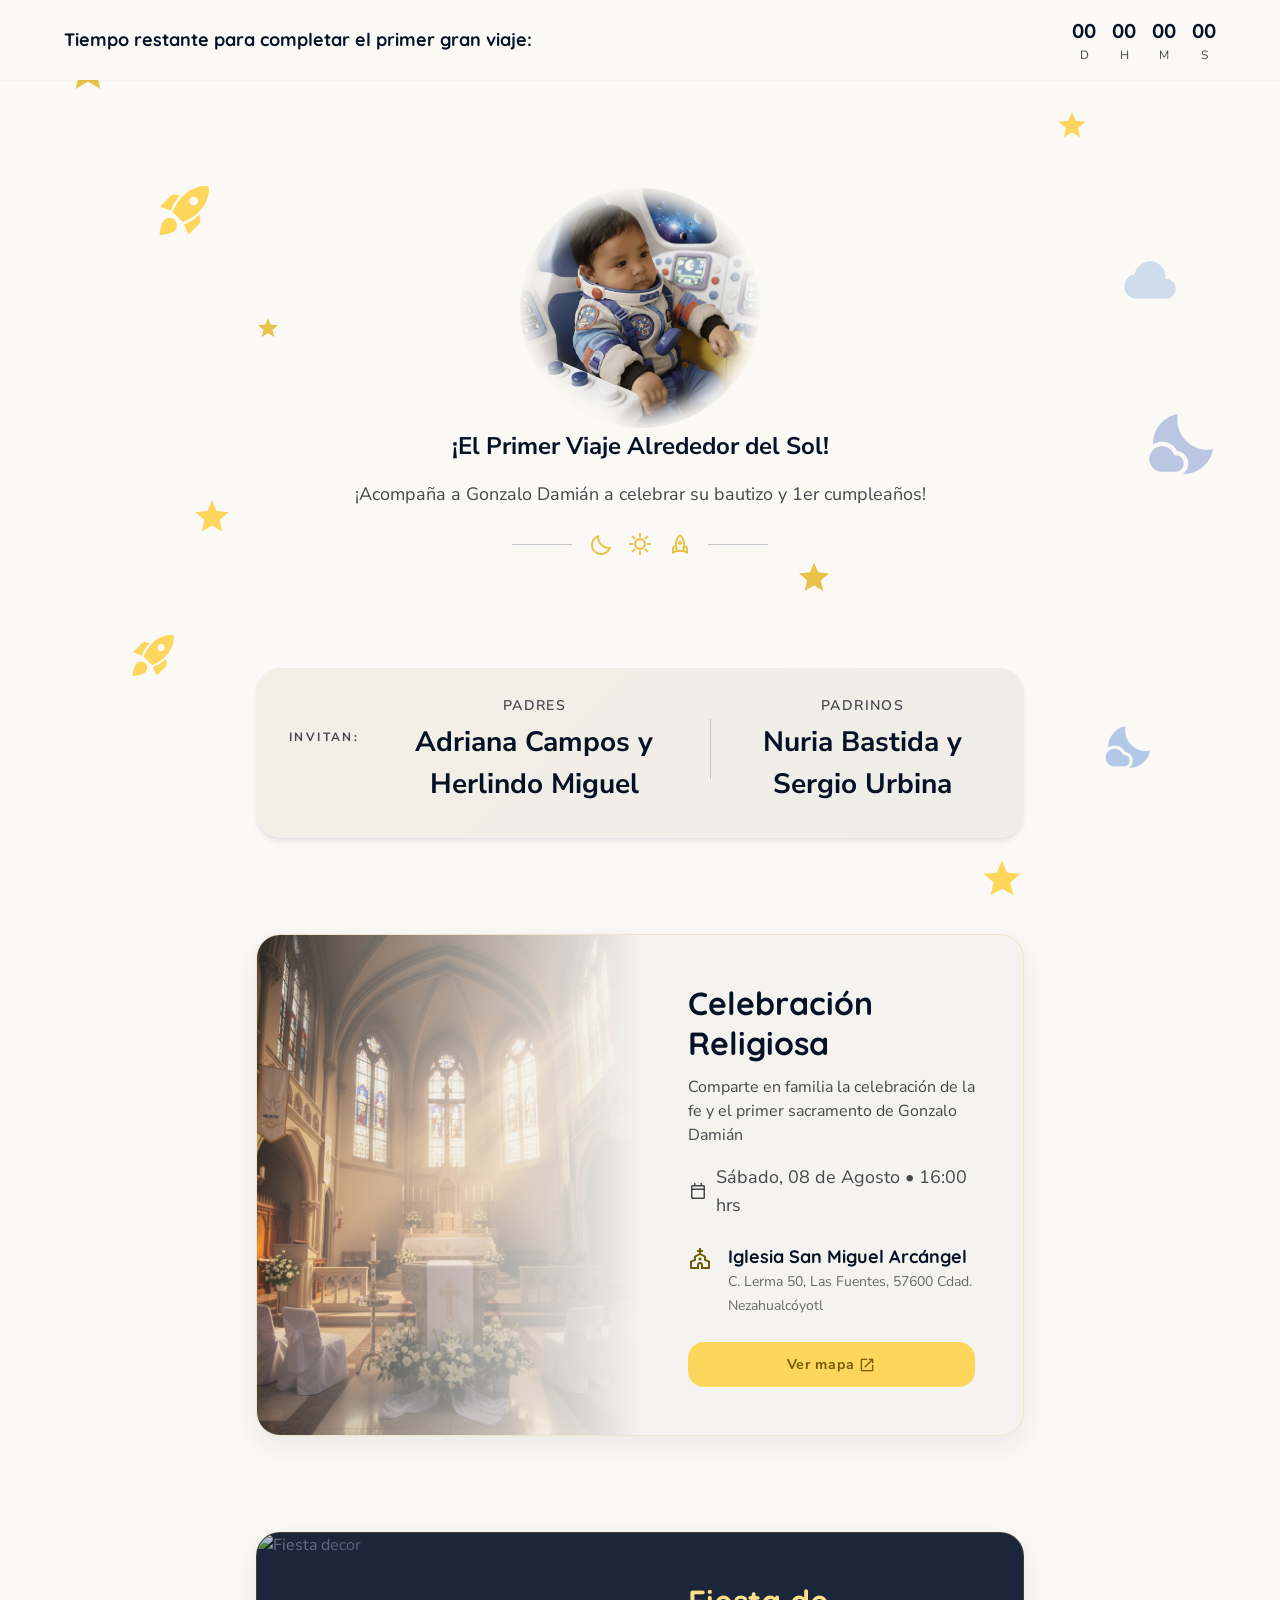
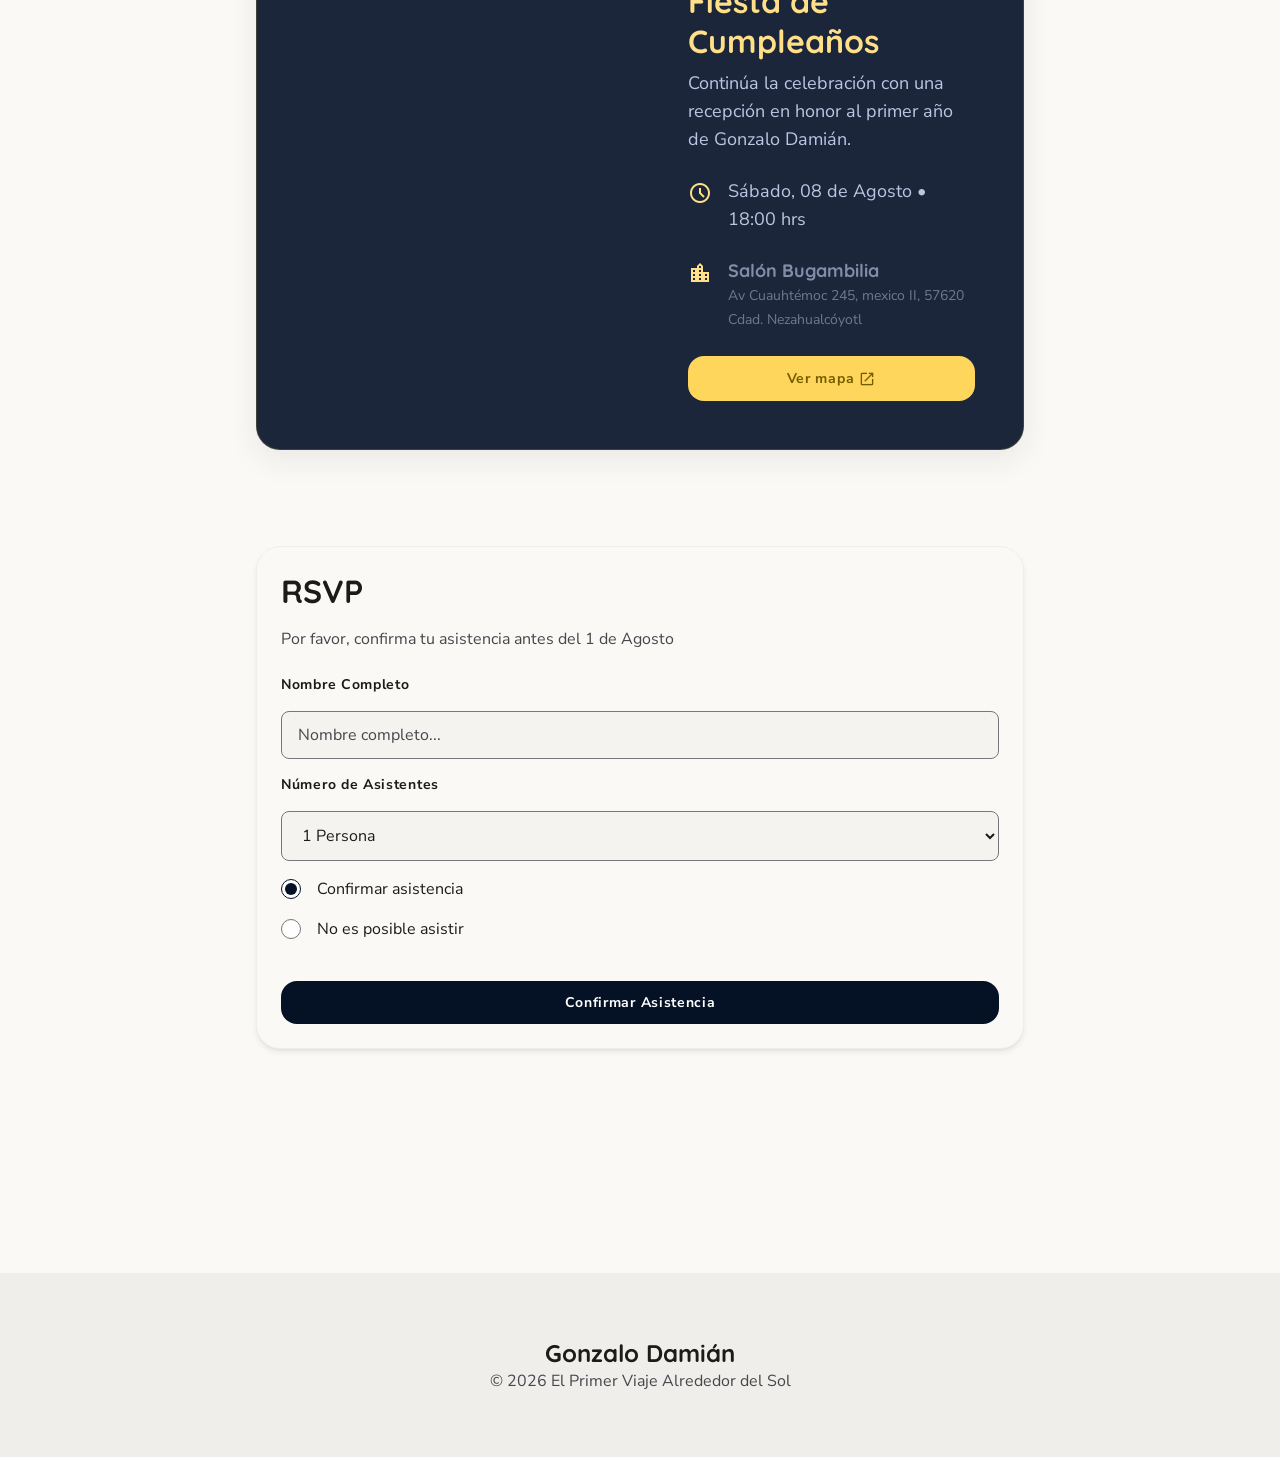
==== index.html @ 3b15ae41 "Fix typo in hero subtitle text from 'Acompáñana' to 'Acompaña'" ====
<!DOCTYPE html>
<html lang="es">
<head>
    <meta charset="UTF-8">
    <meta name="viewport" content="width=device-width, initial-scale=1.0">
    <title>El Primer Viaje Alrededor del Sol - Gonzalo Damián</title>
    
    <!-- Google Fonts -->
    <link rel="preconnect" href="https://fonts.googleapis.com">
    <link rel="preconnect" href="https://fonts.gstatic.com" crossorigin>
    <link href="https://fonts.googleapis.com/css2?family=Quicksand:wght@300..700&family=Nunito+Sans:ital,opsz,wght@0,6..12,200..1000;1,6..12,200..1000&display=swap" rel="stylesheet">
    <link href="https://fonts.googleapis.com/css2?family=Material+Symbols+Outlined:wght,FILL@100..700,0..1&display=swap" rel="stylesheet">
    
    <!-- CSS -->
    <link rel="stylesheet" href="css/styles.css">
</head>
<body>
    <!-- Persistent Header -->
    <nav>
        <div class="container nav-content">
            <span class="nav-title font-headline-sm text-primary">Tiempo restante para completar el primer gran&nbsp;viaje:</span>
            <div class="nav-actions">
                <!-- Compact Countdown Timer in Header -->
                <div id="compact-timer">
                    <div class="timer-unit">
                        <span class="timer-num" id="days">00</span>
                        <span class="timer-label">d</span>
                    </div>
                    <div class="timer-unit">
                        <span class="timer-num" id="hours">00</span>
                        <span class="timer-label">h</span>
                    </div>
                    <div class="timer-unit">
                        <span class="timer-num" id="minutes">00</span>
                        <span class="timer-label">m</span>
                    </div>
                    <div class="timer-unit">
                        <span class="timer-num" id="seconds">00</span>
                        <span class="timer-label">s</span>
                    </div>
                </div>
            </div>
        </div>
    </nav>

    <!-- Floating Decor Elements -->
    <div class="decor-container">
        <span class="material-symbols-outlined star-float stagger-1" style="font-variation-settings: 'FILL' 1; color: var(--color-secondary-fixed-dim); font-size: 48px; top: 5%; left: 5%;">star</span>
        <span class="material-symbols-outlined star-float stagger-2" style="font-variation-settings: 'FILL' 1; color: var(--color-secondary-container); font-size: 32px; top: 12%; right: 15%;">star</span>
        <span class="material-symbols-outlined star-float stagger-3" style="font-variation-settings: 'FILL' 1; color: var(--color-secondary-container); font-size: 60px; top: 20%; left: 12%;">rocket_launch</span>
        <span class="material-symbols-outlined star-float stagger-1" style="font-variation-settings: 'FILL' 1; color: var(--color-tertiary-fixed-dim); font-size: 56px; top: 28%; right: 8%; opacity: 0.6;">cloud</span>
        <span class="material-symbols-outlined star-float stagger-2" style="font-variation-settings: 'FILL' 1; color: var(--color-secondary-fixed-dim); font-size: 24px; top: 35%; left: 20%;">star</span>
        <span class="material-symbols-outlined star-float stagger-3" style="font-variation-settings: 'FILL' 1; color: var(--color-primary-fixed-dim); font-size: 72px; top: 45%; right: 5%;">nights_stay</span>
        <span class="material-symbols-outlined star-float stagger-1" style="font-variation-settings: 'FILL' 1; color: var(--color-secondary-container); font-size: 40px; top: 55%; left: 15%;">star</span>
        <span class="material-symbols-outlined star-float stagger-2" style="font-variation-settings: 'FILL' 1; color: var(--color-secondary-fixed-dim); font-size: 36px; top: 62%; right: 35%;">star</span>
        <span class="material-symbols-outlined star-float stagger-3" style="font-variation-settings: 'FILL' 1; color: var(--color-secondary-container); font-size: 50px; top: 70%; left: 10%;">rocket_launch</span>
        <span class="material-symbols-outlined star-float stagger-1" style="font-variation-settings: 'FILL' 1; color: var(--color-tertiary-fixed-dim); font-size: 50px; top: 80%; right: 10%;">nights_stay</span>
        <span class="material-symbols-outlined star-float stagger-2" style="font-variation-settings: 'FILL' 1; color: var(--color-secondary-fixed-dim); font-size: 28px; top: 88%; left: 25%;">star</span>
        <span class="material-symbols-outlined star-float stagger-3" style="font-variation-settings: 'FILL' 1; color: var(--color-secondary-container); font-size: 44px; top: 95%; right: 20%;">star</span>
    </div>

    <main class="container max-w-4xl" style="padding-top: 140px;">
        <!-- Hero Section -->
        <section id="hero" class="fade-in" style="padding: 48px 0;">
            <div style="position: relative; width: 240px; height: 240px; margin: 0 auto; border-radius: 50%; overflow: visible;">
                <img alt="Gonzalo Damián hero image" src="assets/images/hero_image.png" style="width: 100%; height: 100%; object-fit: cover; border-radius: 50%; display: block;">
                <div style="position: absolute; inset: -20px; border-radius: 50%; box-shadow: 0 0 30px 30px #fbf9f5 inset; pointer-events: none;"></div>
                <div style="position: absolute; inset: -2px; border-radius: 50%; background: radial-gradient(circle, transparent 55%, #fbf9f5 75%); pointer-events: none;"></div>
            </div>
            <div class="hero-text" style="position: relative; z-index: 1;">
                <h1 class="hero-title text-primary">¡El Primer Viaje Alrededor del Sol!</h1>
                <p class="hero-subtitle font-body-lg text-on-surface-variant">¡Acompaña a Gonzalo Damián a celebrar su bautizo y 1er cumpleaños!</p>
            </div>
            <div class="hero-divider">
                <span class="divider-line"></span>
                <span class="material-symbols-outlined">bedtime</span>
                <span class="material-symbols-outlined">sunny</span>
                <span class="material-symbols-outlined">rocket</span>
                <span class="divider-line"></span>
            </div>
        </section>

        <!-- Honor Section -->
        <section class="invitation-card fade-in-delay-1" id="honor" style="background-color: var(--color-surface-container-low); padding: 24px 32px 32px; text-align: center; position: relative; overflow: hidden; display: flex; flex-direction: column; gap: 32px; margin-top: -32px;">
            <div class="watercolor-wash"></div>
            <div class="honor-content">
                <p class="font-label-md" style="color: var(--color-on-surface-variant); text-transform: uppercase; letter-spacing: 0.2em; font-style: normal; font-weight: 700; margin-bottom: 24px; font-size: 12px;">invitan:</p>
                <div class="honor-group">
                    <span style="font-size: 14px; text-transform: uppercase; letter-spacing: 0.1em; color: var(--color-on-surface-variant); font-weight: 600;">PADRES</span>
                    <p style="font-family: var(--font-headline-md); font-size: 28px; font-weight: 700; color: var(--color-primary); margin-top: 4px;">Adriana Campos y Herlindo Miguel</p>
                </div>
                <div class="honor-separator" style="margin: 24px auto;"></div>
                <div class="honor-group">
                    <span style="font-size: 14px; text-transform: uppercase; letter-spacing: 0.1em; color: var(--color-on-surface-variant); font-weight: 600;">PADRINOS</span>
                    <p style="font-family: var(--font-headline-md); font-size: 28px; font-weight: 700; color: var(--color-primary); margin-top: 4px;">Nuria Bastida y Sergio Urbina</p>
                </div>
            </div>
        </section>

        <!-- Baptism Section -->
        <section id="bautismo" class="fade-in-delay-2">
            <div id="bautismo-inner" style="display: flex; flex-direction: column; overflow: hidden; background-color: #f5f3ef; padding: 0; min-height: 400px; border: 1px solid rgba(212, 175, 55, 0.2); box-shadow: 0 10px 30px rgba(27, 38, 59, 0.08); border-radius: 24px;">
                <div style="width: 100%; min-height: 250px; position: relative;">
                    <img alt="Church illustration" src="assets/images/church_image.png" style="position: absolute; inset: 0; width: 100%; height: 100%; object-fit: cover; opacity: 0.9;">
                    <div id="bautismo-gradient" style="position: absolute; inset: 0; background: linear-gradient(to top, #f5f3ef, transparent);"></div>
                </div>
                <div style="width: 100%; padding: 32px; display: flex; flex-direction: column; justify-content: center; gap: 24px;">
                    <div style="display: flex; flex-direction: column; gap: 8px;">
                        <h2 class="font-headline-md" style="color: #051125; font-size: 24px;">Celebración Religiosa</h2>
                        <p class="font-body-md" style="color: #45474d; margin-top: 4px; margin-bottom: 8px;">Comparte en familia la celebración de la fe y el primer sacramento de Gonzalo Damián</p>
                        <p class="font-body-lg" style="color: #45474d; display: flex; align-items: center; gap: 8px;">
                            <span class="material-symbols-outlined" style="font-size: 20px;">calendar_today</span> Sábado, 08 de Agosto • 16:00 hrs
                        </p>
                    </div>
                    <div style="display: flex; align-items: flex-start; gap: 16px;">
                        <span class="material-symbols-outlined" style="margin-top: 4px; color: #735c00;">church</span>
                        <div>
                            <p style="font-size: 18px; font-family: 'Quicksand', sans-serif; font-weight: 700; color: #051125;">Iglesia San Miguel Arcángel</p>
                            <p class="font-body-md" style="font-size: 14px; opacity: 0.8; color: #45474d;">C. Lerma 50, Las Fuentes, 57600 Cdad. Nezahualcóyotl</p>
                        </div>
                    </div>
                    <a class="btn-secondary" href="https://maps.app.goo.gl/YG6fbSiSq2H29ZPa9" target="_blank">Ver mapa <span class="material-symbols-outlined" style="font-size: 18px; margin-left: 4px;">open_in_new</span></a>
                </div>
            </div>
            <style>
                @media (min-width: 768px) {
                    #bautismo-inner { flex-direction: row !important; }
                    #bautismo-inner > div:first-child { width: 50% !important; min-height: 400px !important; }
                    #bautismo-inner > div:nth-child(2) { width: 50% !important; padding: 48px !important; }
                    #bautismo-gradient { background: linear-gradient(to right, transparent, #f5f3ef) !important; }
                    #bautismo-inner h2 { font-size: 32px !important; }
                }
            </style>
        </section>

        <!-- Party Section -->
        <section class="fade-in-delay-2" id="fiesta" style="background-color: #1b263b; color: #828da7; padding: 0; display: flex; flex-direction: column; min-height: 400px; overflow: hidden; border: 1px solid rgba(212, 175, 55, 0.2); box-shadow: 0 10px 30px rgba(27, 38, 59, 0.08); border-radius: 24px;">
            <div style="width: 100%; min-height: 250px; position: relative;">
                <img alt="Fiesta decor" src="https://lh3.googleusercontent.com/aida-public/[base64]" style="position: absolute; inset: 0; width: 100%; height: 100%; object-fit: cover; opacity: 0.8;">
                <div id="fiesta-gradient" style="position: absolute; inset: 0; background: linear-gradient(to top, #1b263b, transparent);"></div>
            </div>
            <div style="width: 100%; padding: 32px; display: flex; flex-direction: column; justify-content: center; gap: 24px;">
                <div style="display: flex; flex-direction: column; gap: 8px;">
                    <h2 class="font-headline-md" style="color: #ffe088; font-size: 24px;">Fiesta de Cumpleaños</h2>
                    <p class="font-body-lg" style="color: #bbc6e2;">Continúa la celebración con una recepción en honor al primer año de Gonzalo Damián.</p>
                </div>
                <div style="display: flex; align-items: flex-start; gap: 16px;"><span class="material-symbols-outlined" style="margin-top: 4px; color: #ffe088;">schedule</span><div><p class="font-body-lg" style="color: #bbc6e2; margin: 0;">Sábado, 08 de Agosto • 18:00 hrs</p></div></div>
                <div style="display: flex; align-items: flex-start; gap: 16px;">
                    <span class="material-symbols-outlined" style="margin-top: 4px; color: #ffe088;">location_city</span>
                    <div>
                        <p style="font-size: 18px; font-family: 'Quicksand', sans-serif; font-weight: 700;">Salón Bugambilia</p>
                        <p class="font-body-md" style="font-size: 14px; opacity: 0.8;">Av Cuauhtémoc 245, mexico II, 57620 Cdad. Nezahualcóyotl</p>
                    </div>
                </div>
                <a class="btn-secondary" href="https://maps.app.goo.gl/5KgwAtYLeMeHrjbB9" target="_blank">Ver mapa <span class="material-symbols-outlined" style="font-size: 18px; margin-left: 4px;">open_in_new</span></a>
            </div>
            <style>
                @media (min-width: 768px) {
                    #fiesta { flex-direction: row !important; }
                    #fiesta > div:first-child { width: 50% !important; min-height: 300px !important; }
                    #fiesta > div:nth-child(2) { width: 50% !important; padding: 48px !important; }
                    #fiesta-gradient { background: linear-gradient(to right, transparent, #1b263b) !important; }
                    #fiesta h2 { font-size: 32px !important; }
                }
            </style>
        </section>

        <!-- RSVP Section -->
        <section class="invitation-card fade-in-delay-3" id="rsvp">
            <div class="rsvp-header">
                <h2 class="rsvp-title font-headline-md">RSVP</h2>
                <p class="font-body-md text-on-surface-variant">Por favor, confirma tu asistencia antes del 1 de Agosto</p>
            </div>
            <form class="rsvp-form" id="rsvp-form">
                <div class="form-group">
                    <label class="form-label font-label-md">Nombre Completo</label>
                    <input class="form-input" placeholder="Nombre completo..." required type="text">
                </div>
                <div class="form-group">
                    <label class="form-label font-label-md">Número de Asistentes</label>
                    <select class="form-select">
                        <option>1 Persona</option>
                        <option>2 Personas</option>
                        <option>3 Personas</option>
                        <option>4 Personas</option>
                        <option>5+ Personas</option>
                    </select>
                </div>
                <div class="radio-group">
                    <label class="radio-label">
                        <input checked class="radio-input" id="assist-yes" name="assist" type="radio">
                        <span class="radio-text font-body-md">Confirmar asistencia</span>
                    </label>
                    <label class="radio-label">
                        <input class="radio-input" id="assist-no" name="assist" type="radio">
                        <span class="radio-text font-body-md">No es posible asistir</span>
                    </label>
                </div>
                <button class="btn-submit" type="submit">Confirmar Asistencia</button>
            </form>
        </section>
    </main>

    <!-- Footer -->
    <footer>
        <span class="footer-title font-headline-sm">Gonzalo Damián</span>
        <p class="footer-text font-body-md">© 2026 El Primer Viaje Alrededor del Sol</p>
    </footer>

    <!-- JavaScript -->
    <script src="js/countdown.js"></script>
    <script src="js/rsvp.js"></script>
    <script src="js/main.js"></script>
</body>
</html>
---- css/styles.css ----
/* Main Stylesheet - El Primer Viaje Alrededor del Sol */

/* Import Design Tokens */
@import url('variables.css');

/* Import Typography */
@import url('typography.css');

/* Import Layout */
@import url('layout.css');

/* Import Components */
@import url('components.css');
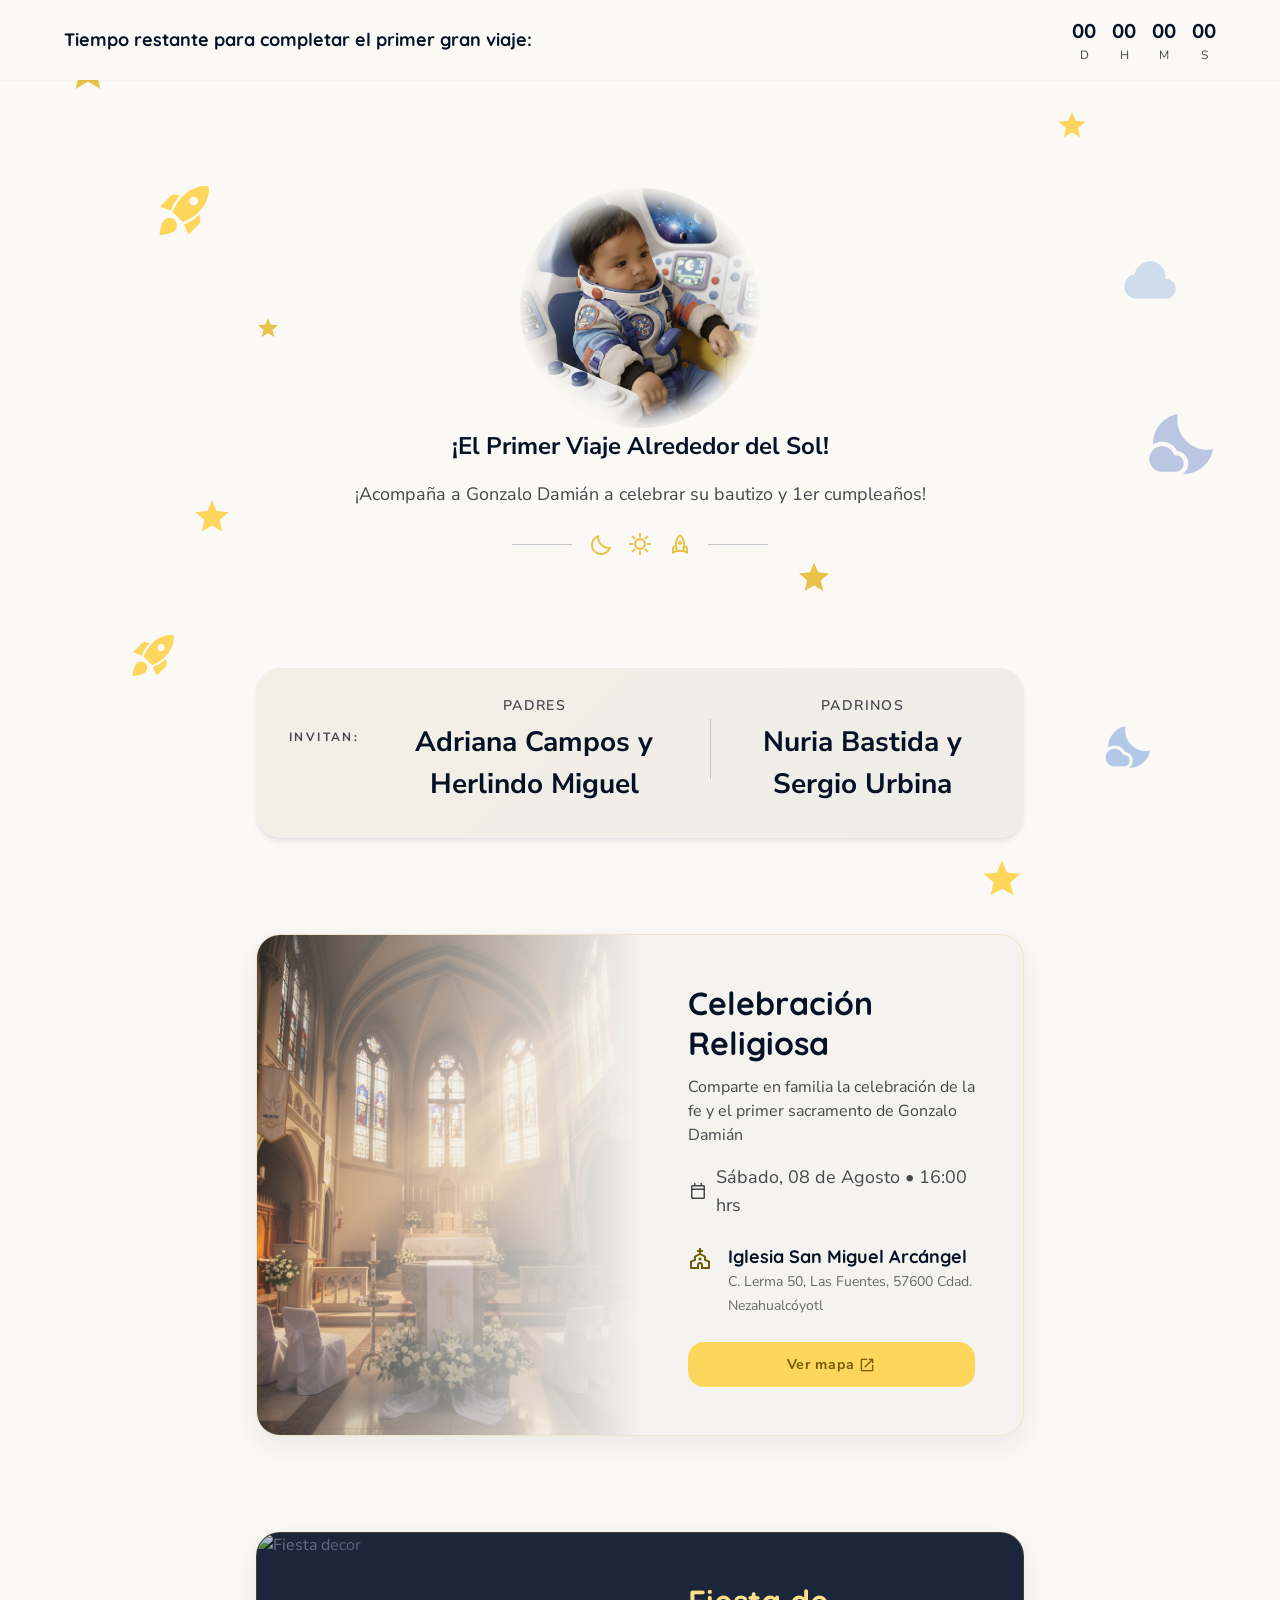
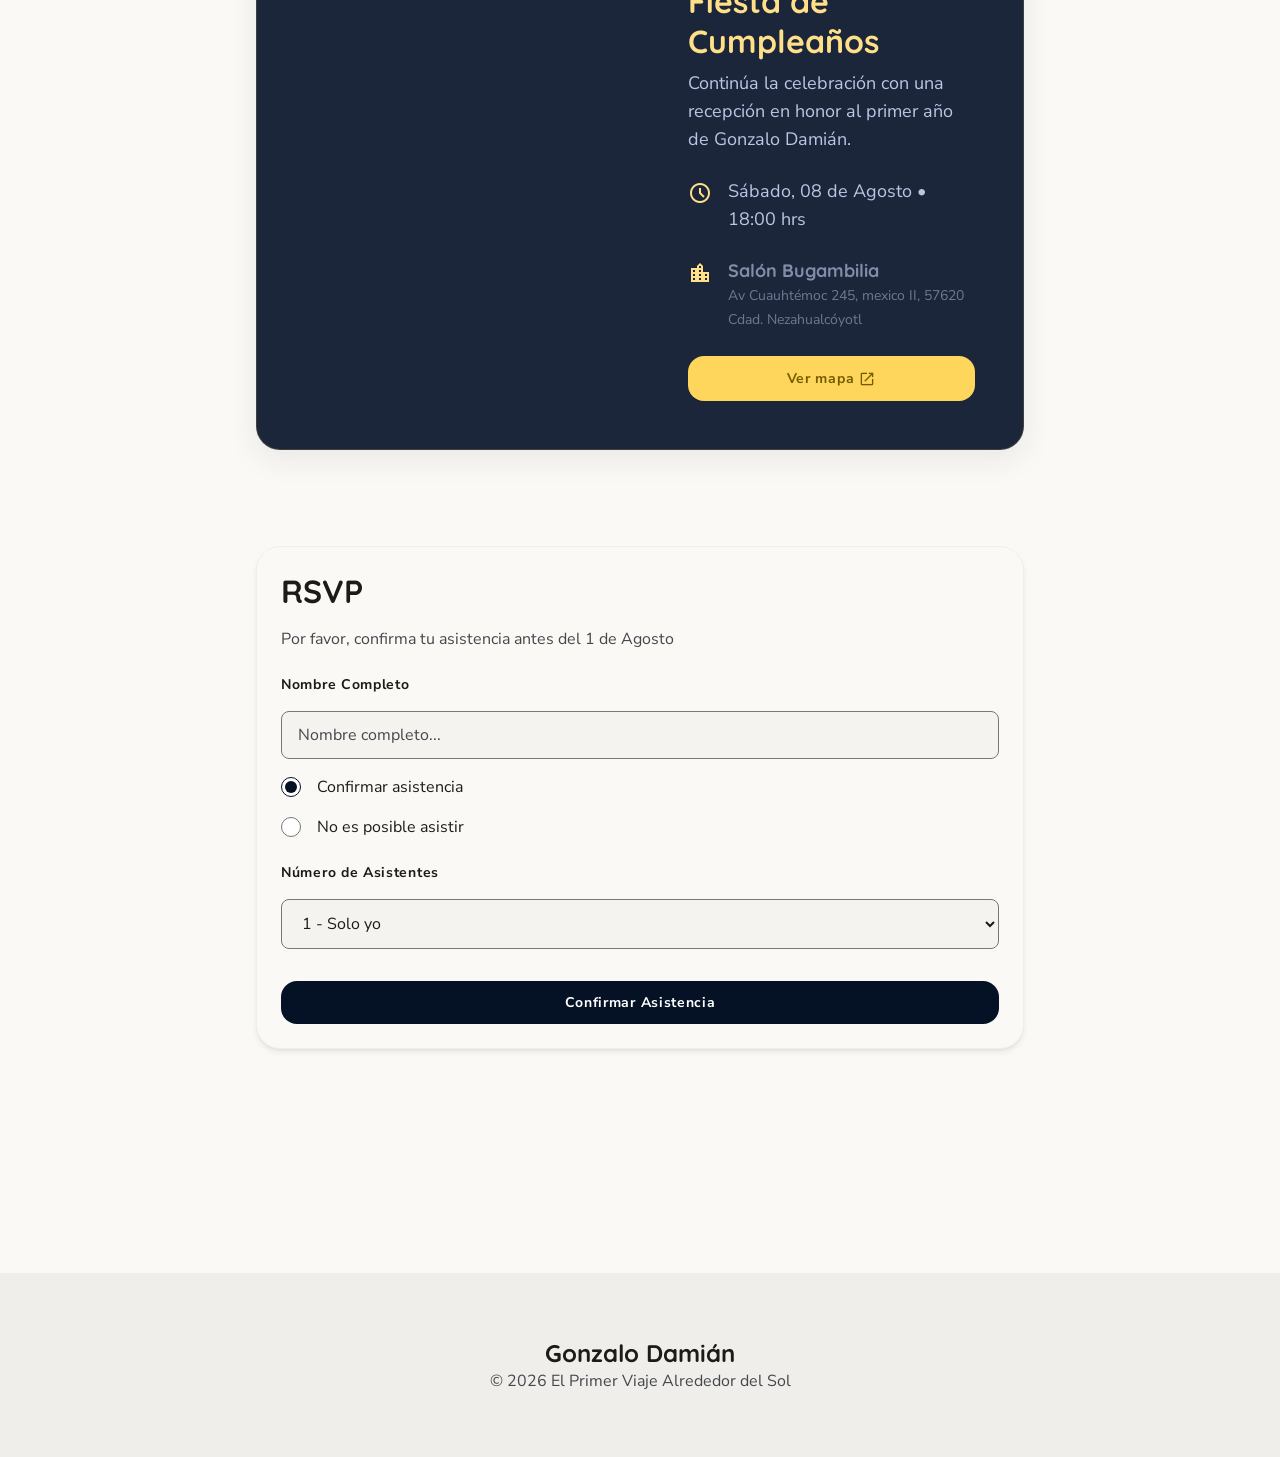
==== commit 5264c0b2: "Add RSVP backend integration with Google Apps Script, update form to toggle guest selector based on " ====
--- a/index.html
+++ b/index.html
@@ -174,29 +174,27 @@
             <form class="rsvp-form" id="rsvp-form">
                 <div class="form-group">
                     <label class="form-label font-label-md">Nombre Completo</label>
-                    <input class="form-input" placeholder="Nombre completo..." required type="text">
-                </div>
-                <div class="form-group">
-                    <label class="form-label font-label-md">Número de Asistentes</label>
-                    <select class="form-select">
-                        <option>1 Persona</option>
-                        <option>2 Personas</option>
-                        <option>3 Personas</option>
-                        <option>4 Personas</option>
-                        <option>5+ Personas</option>
-                    </select>
+                    <input class="form-input" id="rsvp-name" placeholder="Nombre completo..." required type="text">
                 </div>
                 <div class="radio-group">
                     <label class="radio-label">
-                        <input checked class="radio-input" id="assist-yes" name="assist" type="radio">
+                        <input checked class="radio-input" id="assist-yes" name="assist" type="radio" value="yes">
                         <span class="radio-text font-body-md">Confirmar asistencia</span>
                     </label>
                     <label class="radio-label">
-                        <input class="radio-input" id="assist-no" name="assist" type="radio">
+                        <input class="radio-input" id="assist-no" name="assist" type="radio" value="no">
                         <span class="radio-text font-body-md">No es posible asistir</span>
                     </label>
                 </div>
-                <button class="btn-submit" type="submit">Confirmar Asistencia</button>
+                <div class="form-group" id="guest-group">
+                    <label class="form-label font-label-md">Número de Asistentes</label>
+                    <select class="form-select" id="rsvp-guests">
+                        <option value="1">1 - Solo yo</option>
+                        <option value="2">2 Personas</option>
+                        <option value="more">Más (contactar al anfitrión directamente)</option>
+                    </select>
+                </div>
+                <button class="btn-submit" id="rsvp-submit" type="submit">Confirmar Asistencia</button>
             </form>
         </section>
     </main>
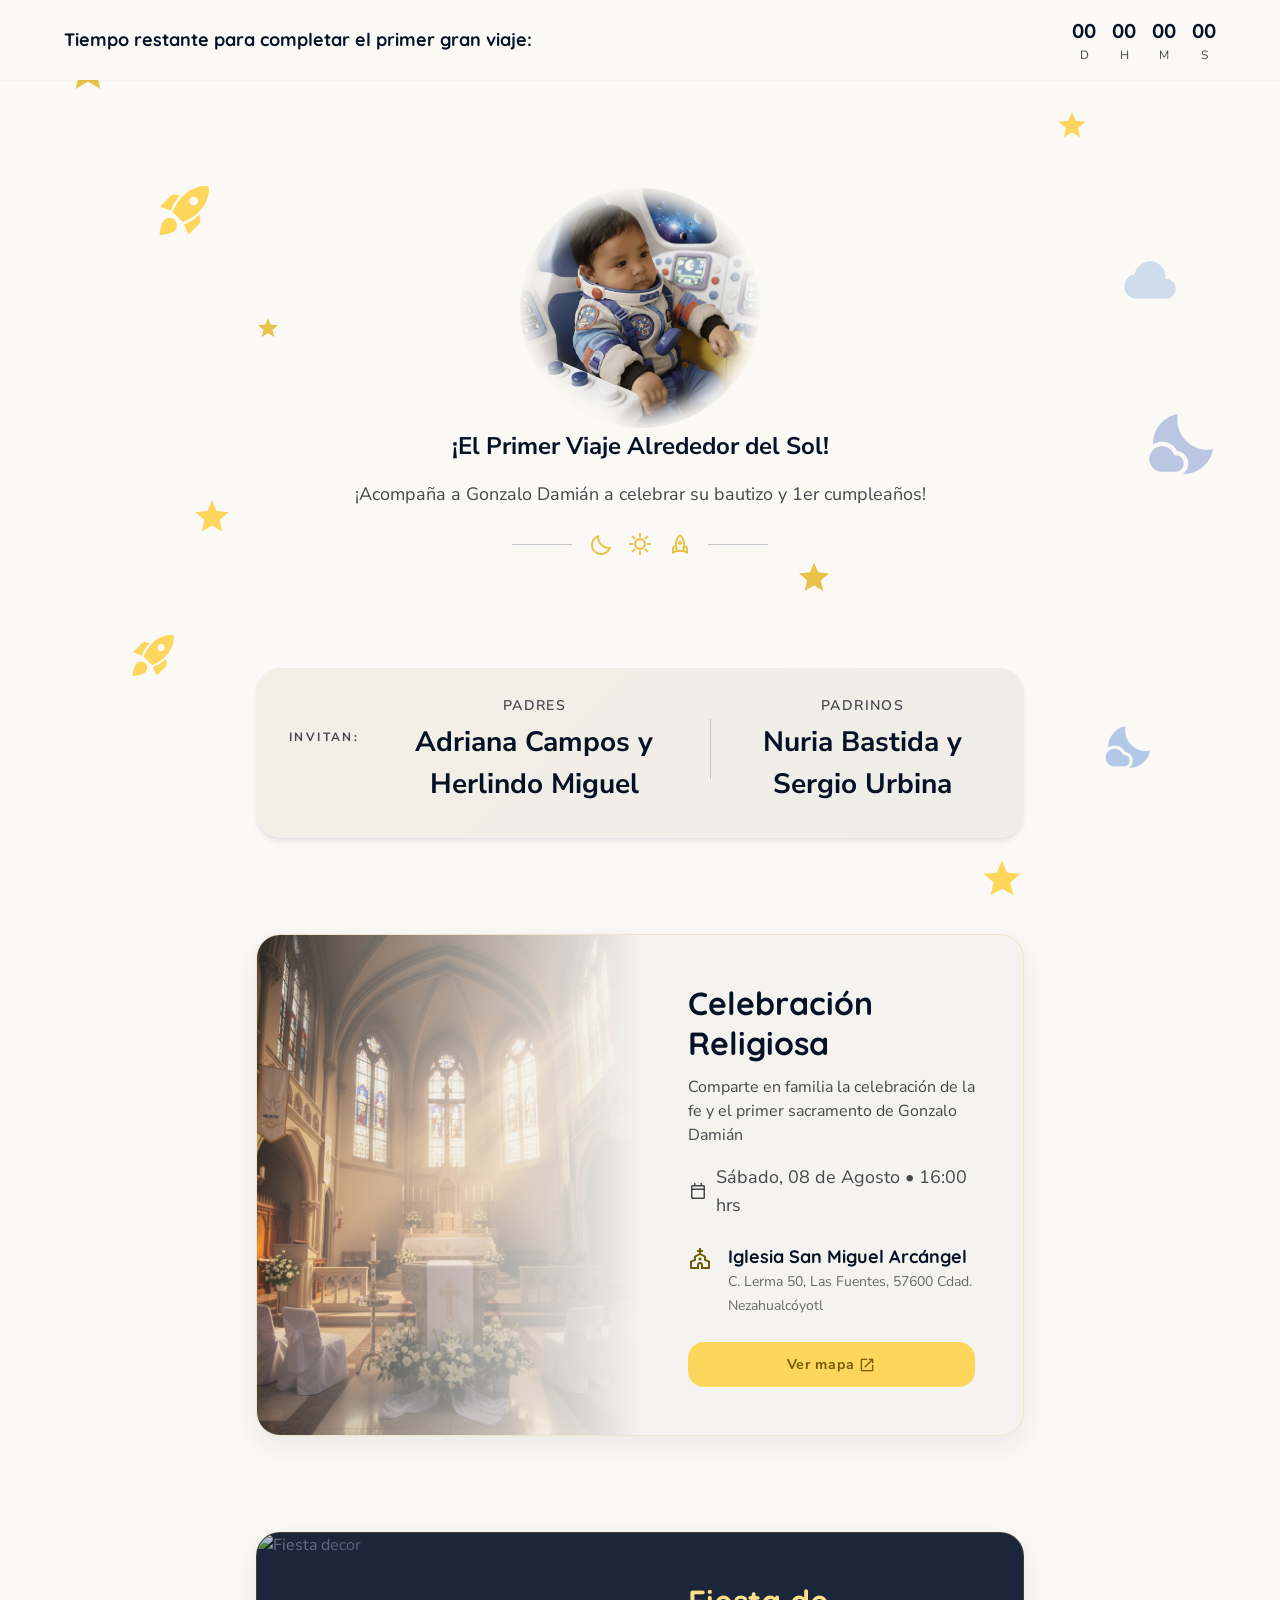
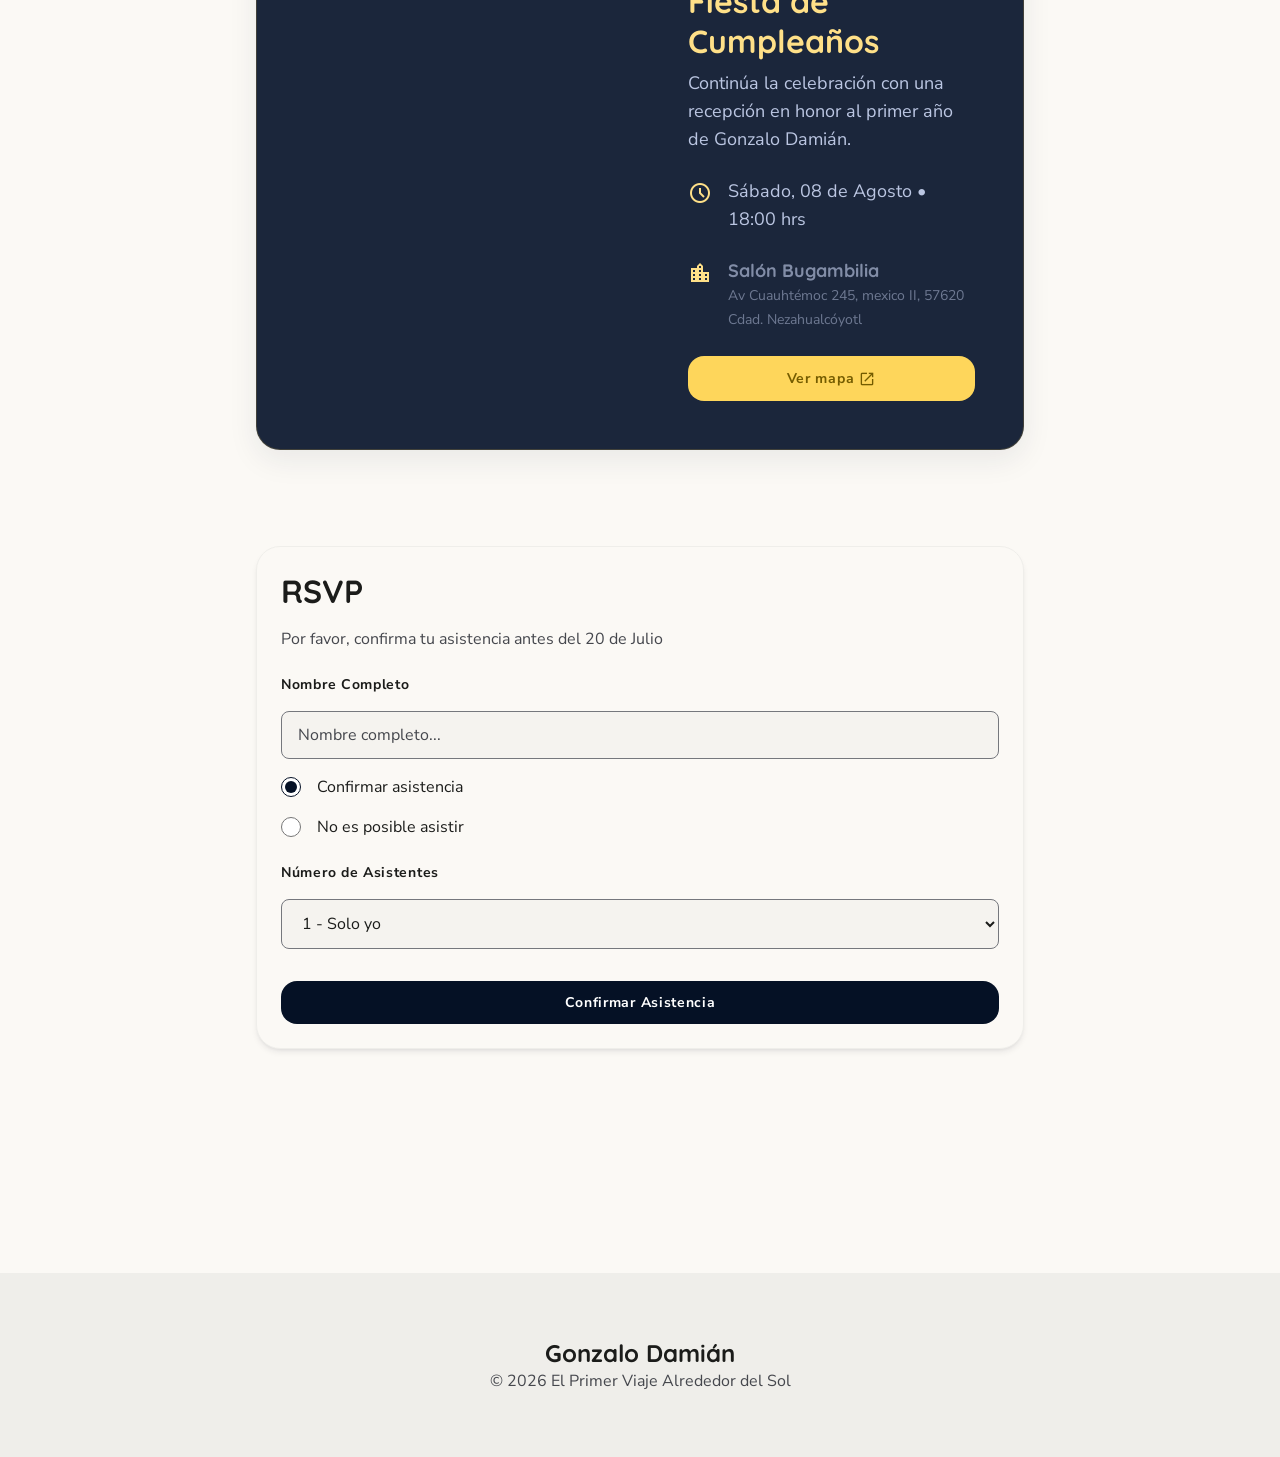
==== commit 780e0422: "Update RSVP deadline from August 1st to July 20th" ====
--- a/index.html
+++ b/index.html
@@ -169,7 +169,7 @@
         <section class="invitation-card fade-in-delay-3" id="rsvp">
             <div class="rsvp-header">
                 <h2 class="rsvp-title font-headline-md">RSVP</h2>
-                <p class="font-body-md text-on-surface-variant">Por favor, confirma tu asistencia antes del 1 de Agosto</p>
+                <p class="font-body-md text-on-surface-variant">Por favor, confirma tu asistencia antes del 20 de Julio</p>
             </div>
             <form class="rsvp-form" id="rsvp-form">
                 <div class="form-group">
@@ -207,7 +207,7 @@
 
     <!-- JavaScript -->
     <script src="js/countdown.js"></script>
-    <script src="js/rsvp.js"></script>
+    <script src="js/rsvp.js?v=2"></script>
     <script src="js/main.js"></script>
 </body>
 </html>
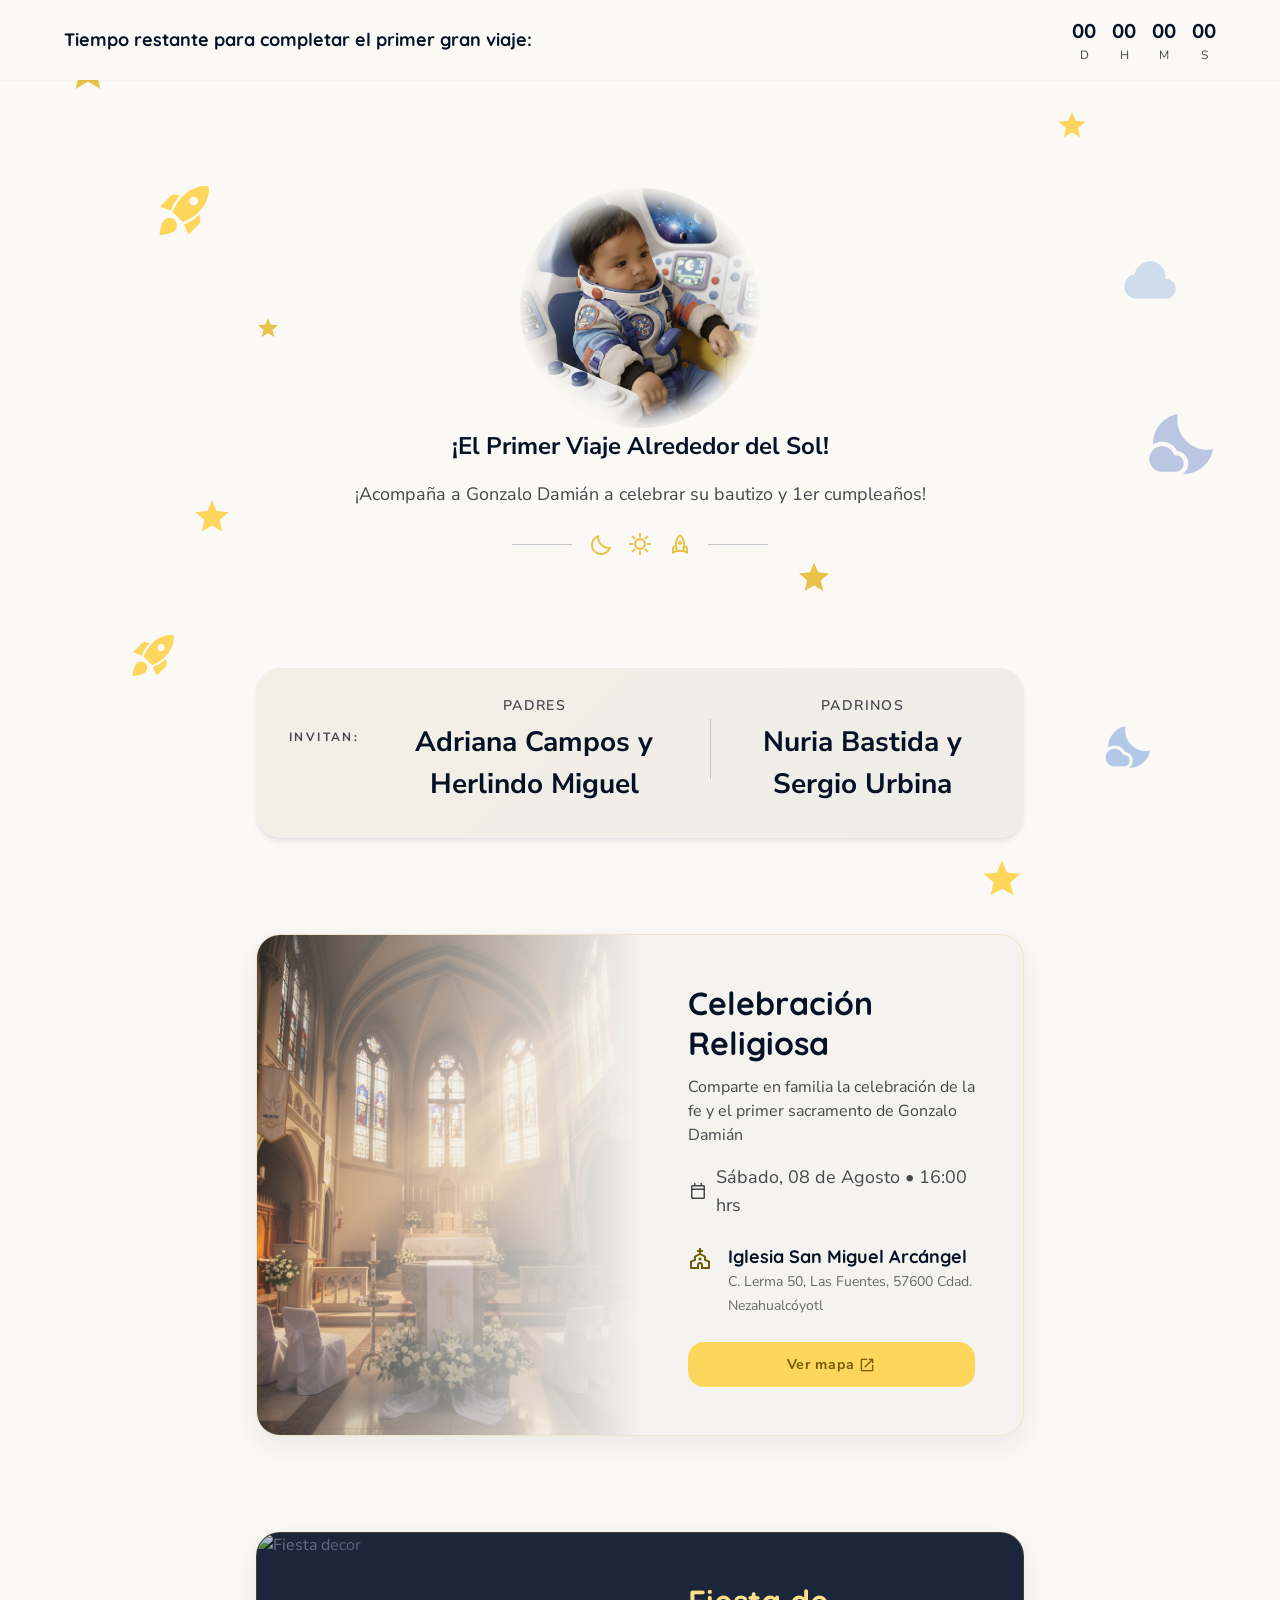
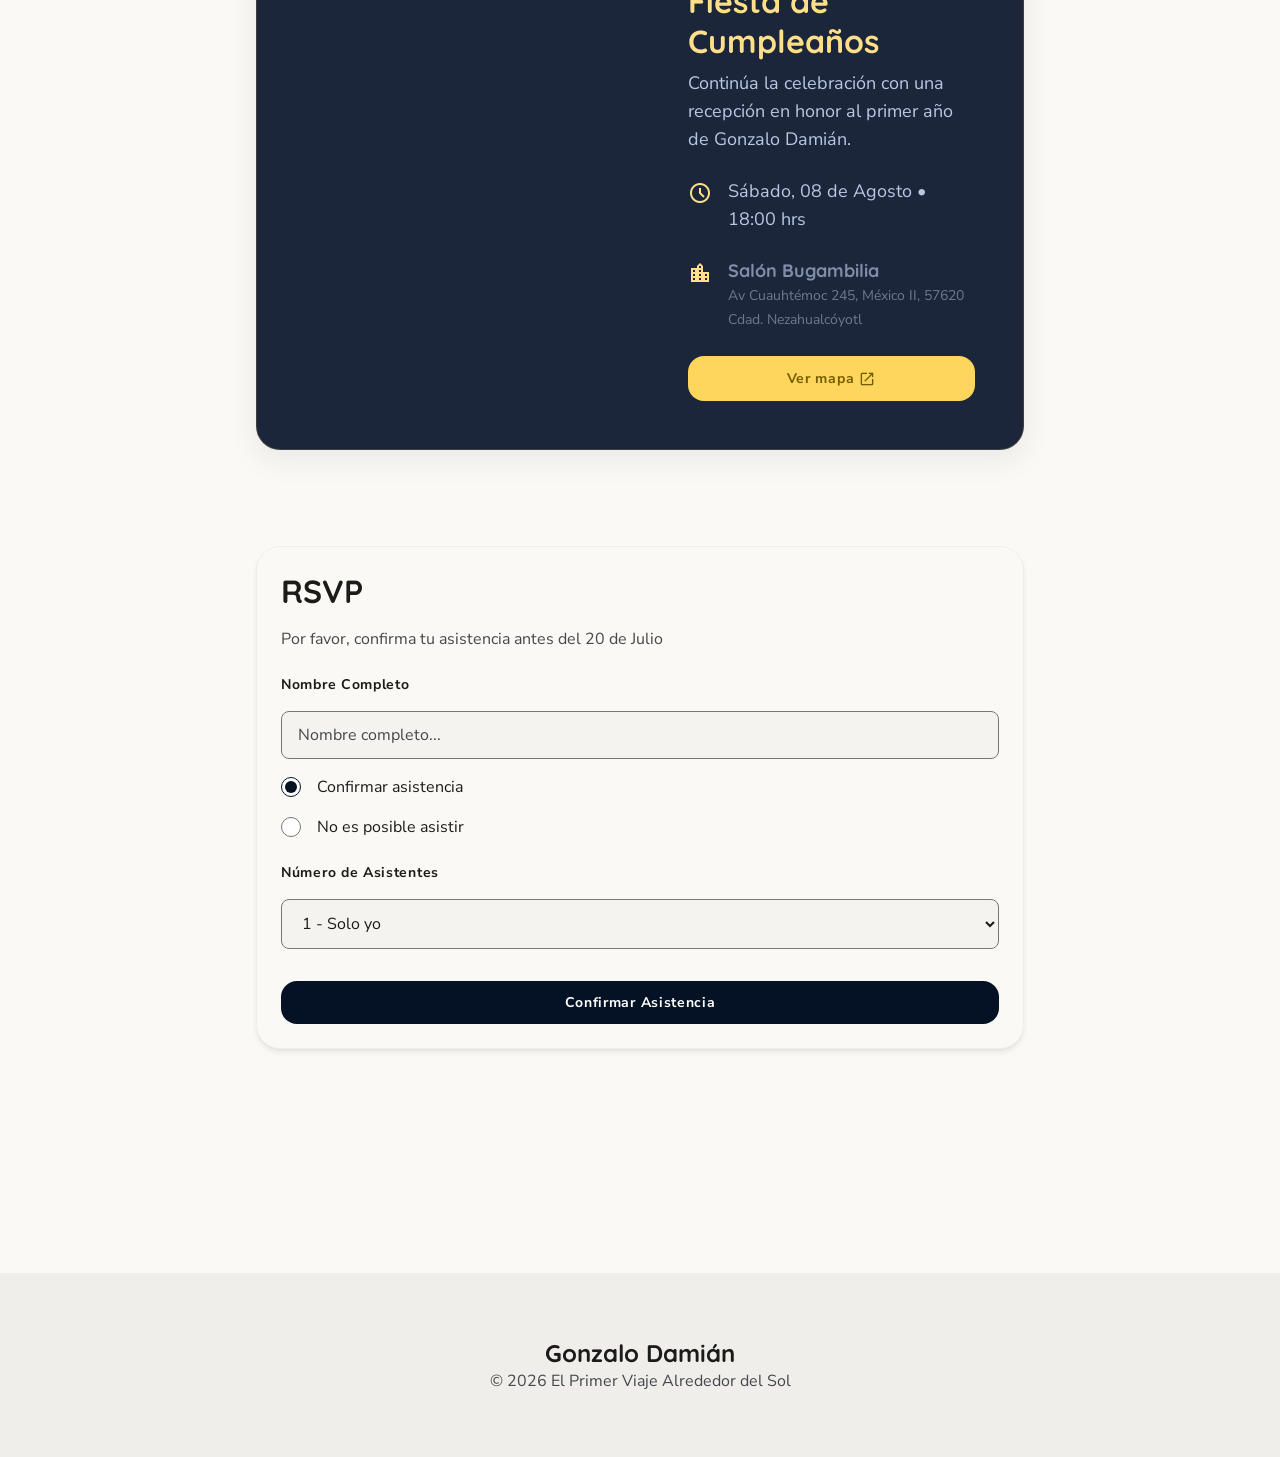
==== commit 25c69fd3: "Capitalize 'México' in venue address and refine guest count option text for clarity" ====
--- a/index.html
+++ b/index.html
@@ -149,7 +149,7 @@
                     <span class="material-symbols-outlined" style="margin-top: 4px; color: #ffe088;">location_city</span>
                     <div>
                         <p style="font-size: 18px; font-family: 'Quicksand', sans-serif; font-weight: 700;">Salón Bugambilia</p>
-                        <p class="font-body-md" style="font-size: 14px; opacity: 0.8;">Av Cuauhtémoc 245, mexico II, 57620 Cdad. Nezahualcóyotl</p>
+                        <p class="font-body-md" style="font-size: 14px; opacity: 0.8;">Av Cuauhtémoc 245, México II, 57620 Cdad. Nezahualcóyotl</p>
                     </div>
                 </div>
                 <a class="btn-secondary" href="https://maps.app.goo.gl/5KgwAtYLeMeHrjbB9" target="_blank">Ver mapa <span class="material-symbols-outlined" style="font-size: 18px; margin-left: 4px;">open_in_new</span></a>
@@ -191,7 +191,7 @@
                     <select class="form-select" id="rsvp-guests">
                         <option value="1">1 - Solo yo</option>
                         <option value="2">2 Personas</option>
-                        <option value="more">Más (contactar al anfitrión directamente)</option>
+                        <option value="more">Más (contactaré al anfitrión para afinar detalles)</option>
                     </select>
                 </div>
                 <button class="btn-submit" id="rsvp-submit" type="submit">Confirmar Asistencia</button>
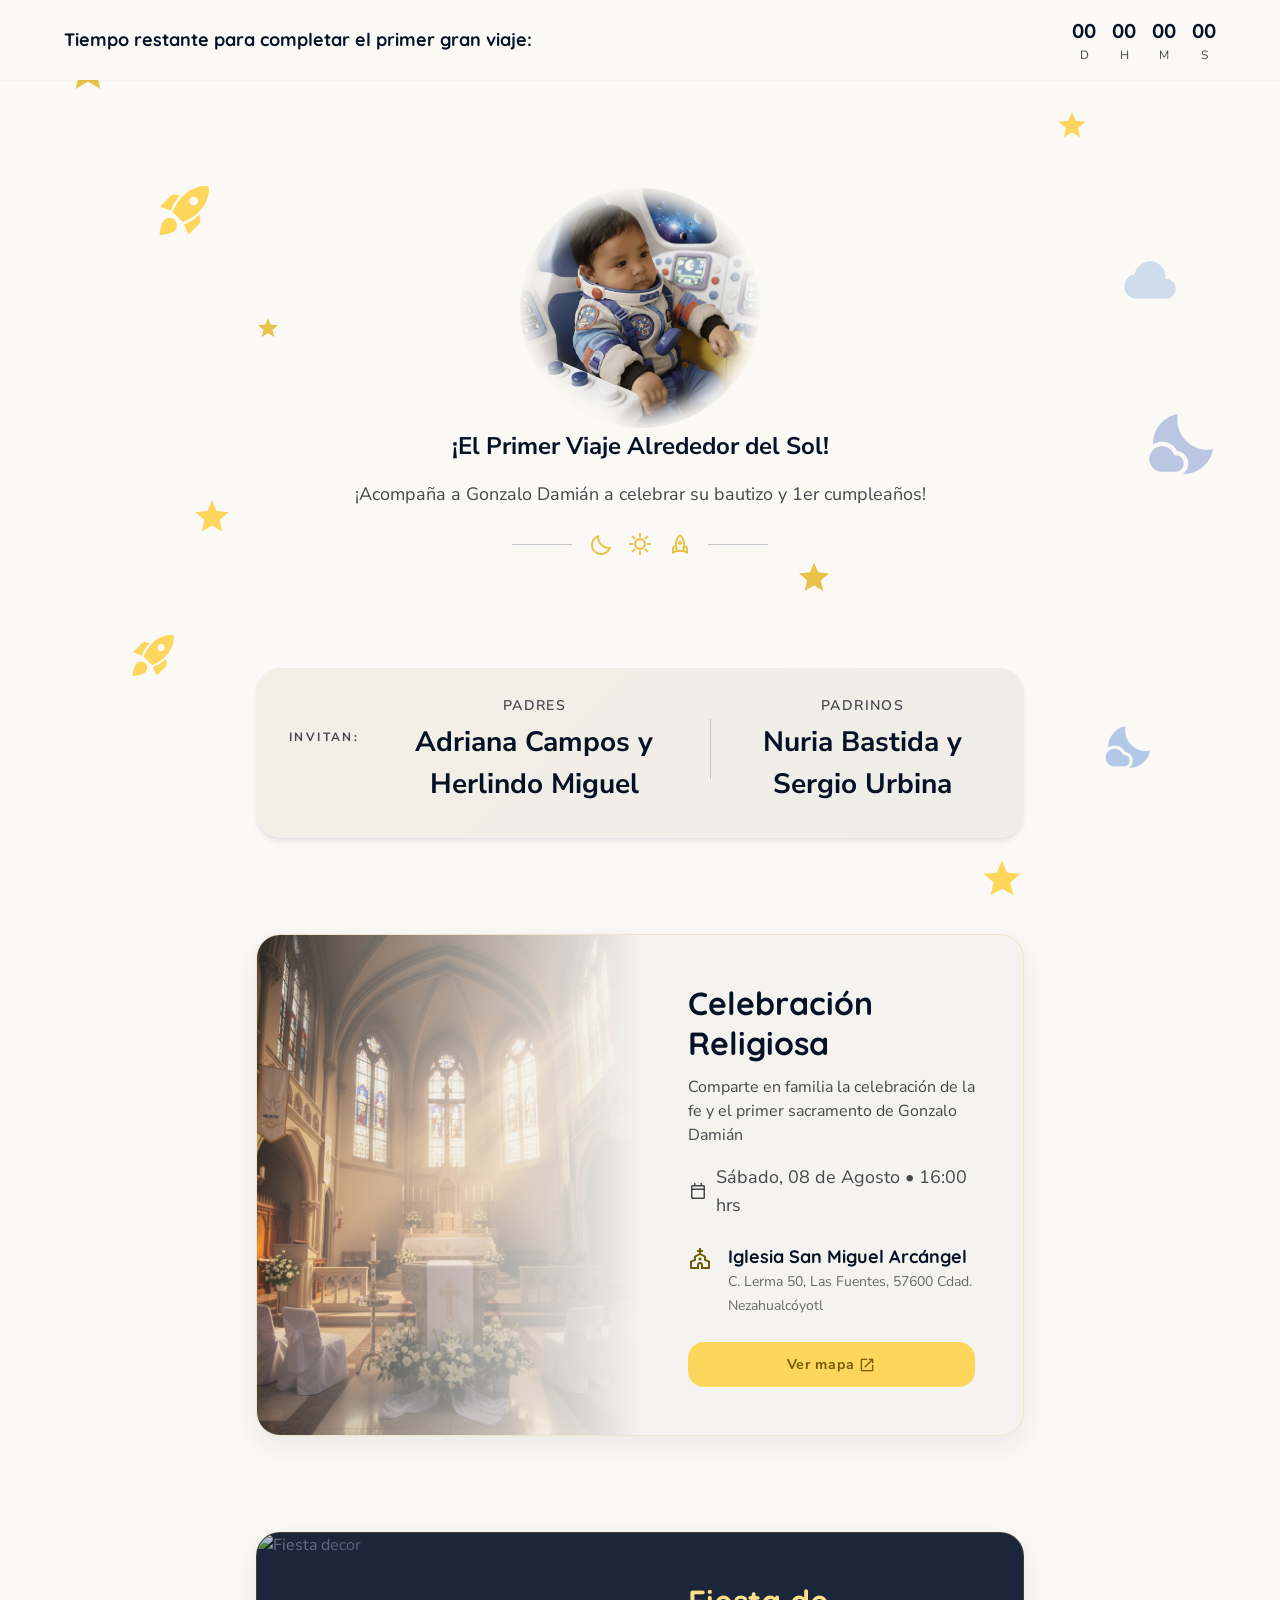
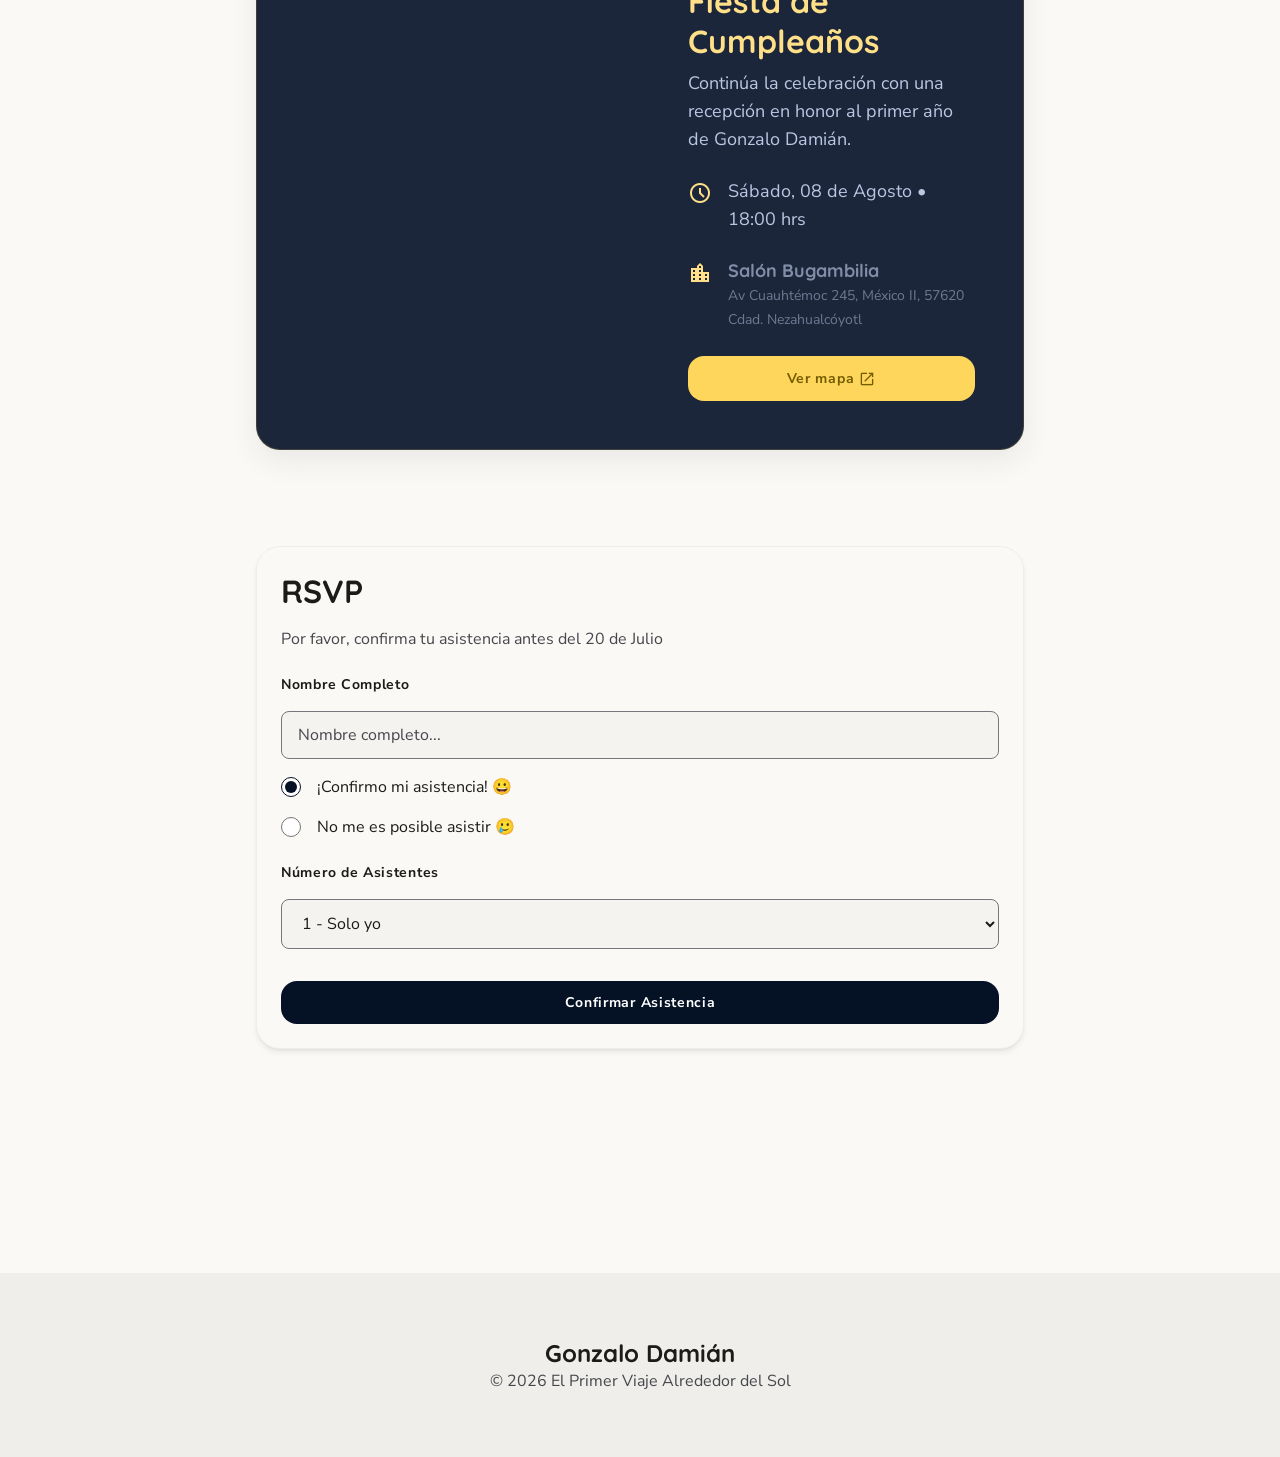
==== commit 21362a4c: "Add emoji to RSVP attendance options and display hint text when selecting more than 2 guests" ====
--- a/index.html
+++ b/index.html
@@ -179,11 +179,11 @@
                 <div class="radio-group">
                     <label class="radio-label">
                         <input checked class="radio-input" id="assist-yes" name="assist" type="radio" value="yes">
-                        <span class="radio-text font-body-md">Confirmar asistencia</span>
+                        <span class="radio-text font-body-md">¡Confirmo mi asistencia! 😀</span>
                     </label>
                     <label class="radio-label">
                         <input class="radio-input" id="assist-no" name="assist" type="radio" value="no">
-                        <span class="radio-text font-body-md">No es posible asistir</span>
+                        <span class="radio-text font-body-md">No me es posible asistir 🥲</span>
                     </label>
                 </div>
                 <div class="form-group" id="guest-group">
@@ -191,8 +191,9 @@
                     <select class="form-select" id="rsvp-guests">
                         <option value="1">1 - Solo yo</option>
                         <option value="2">2 Personas</option>
-                        <option value="more">Más (contactaré al anfitrión para afinar detalles)</option>
+                        <option value="more">Más de 2 personas *</option>
                     </select>
+                    <p id="guest-hint" style="display: none; font-size: 13px; color: var(--color-on-surface-variant); margin-top: 8px;"><b>*</b> Si son más de 2 personas <b>contacta directamente al anfitrión</b> para afinar detalles</p>
                 </div>
                 <button class="btn-submit" id="rsvp-submit" type="submit">Confirmar Asistencia</button>
             </form>
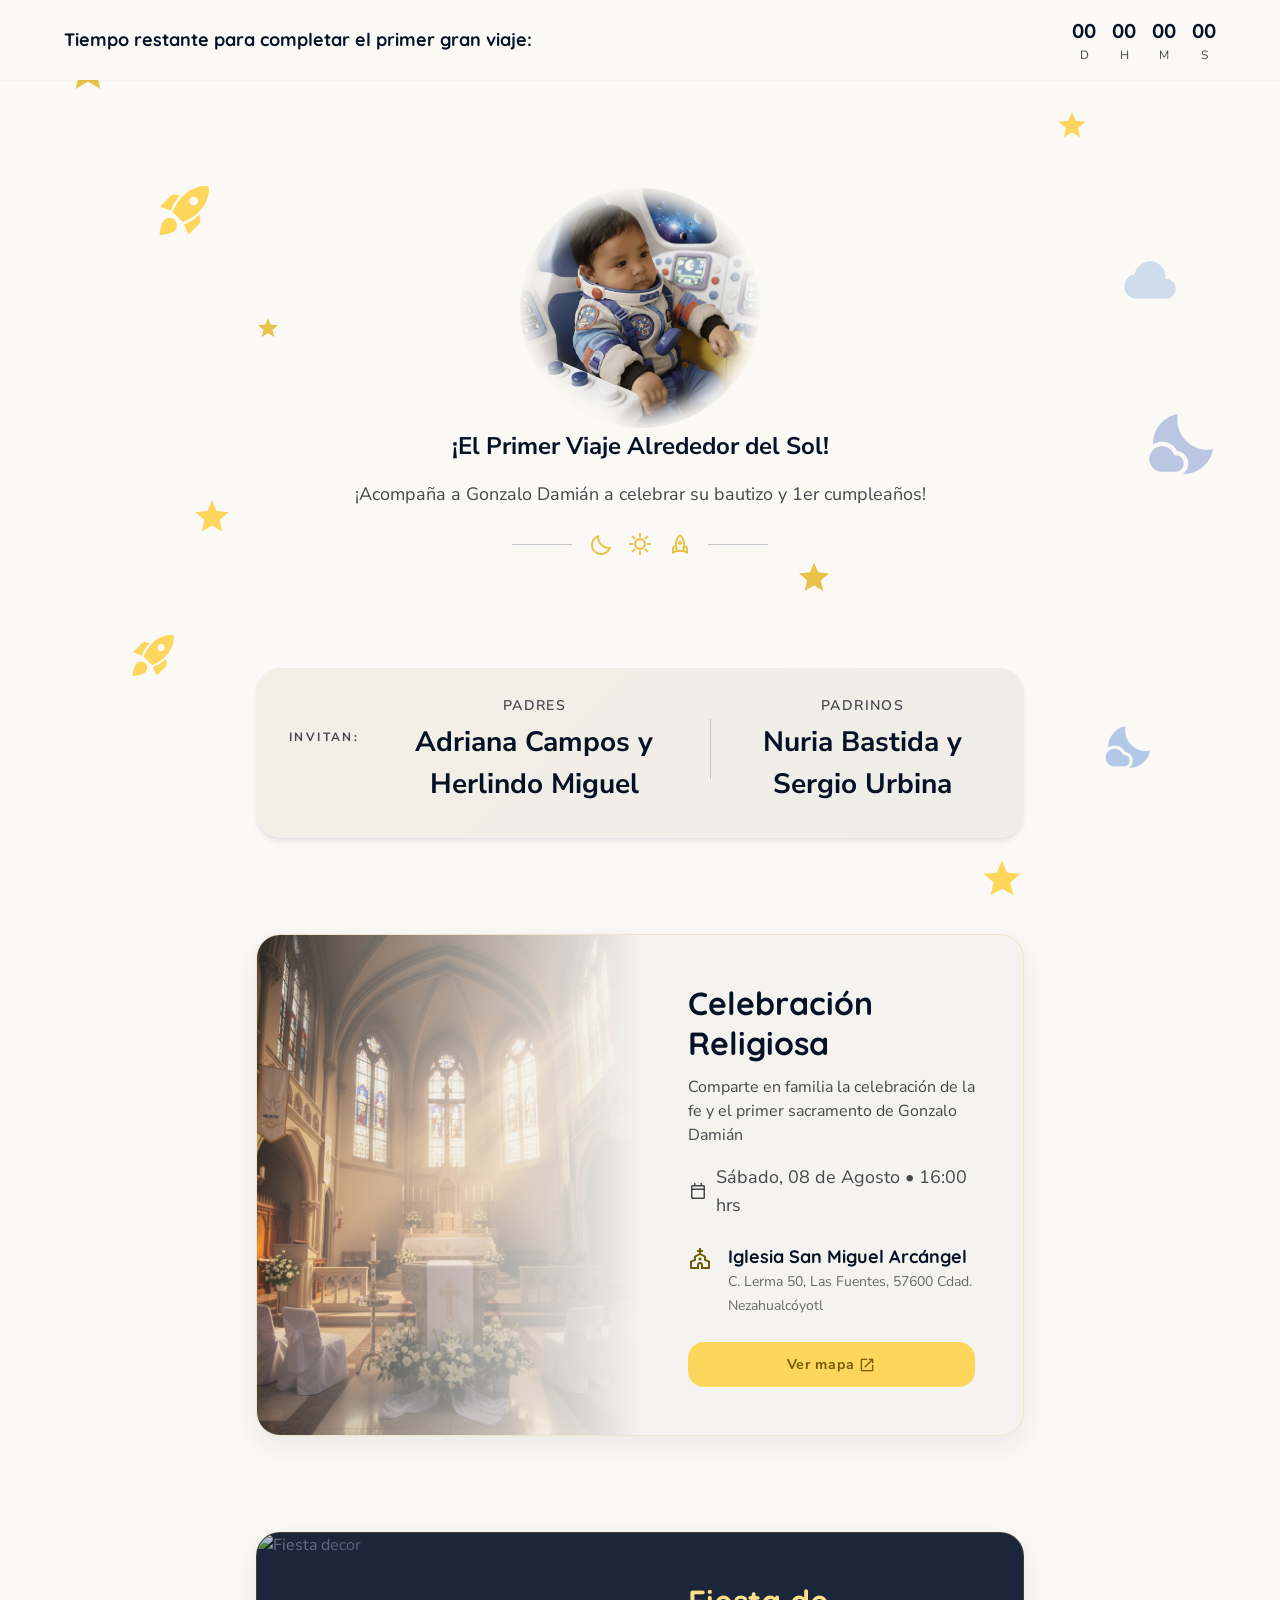
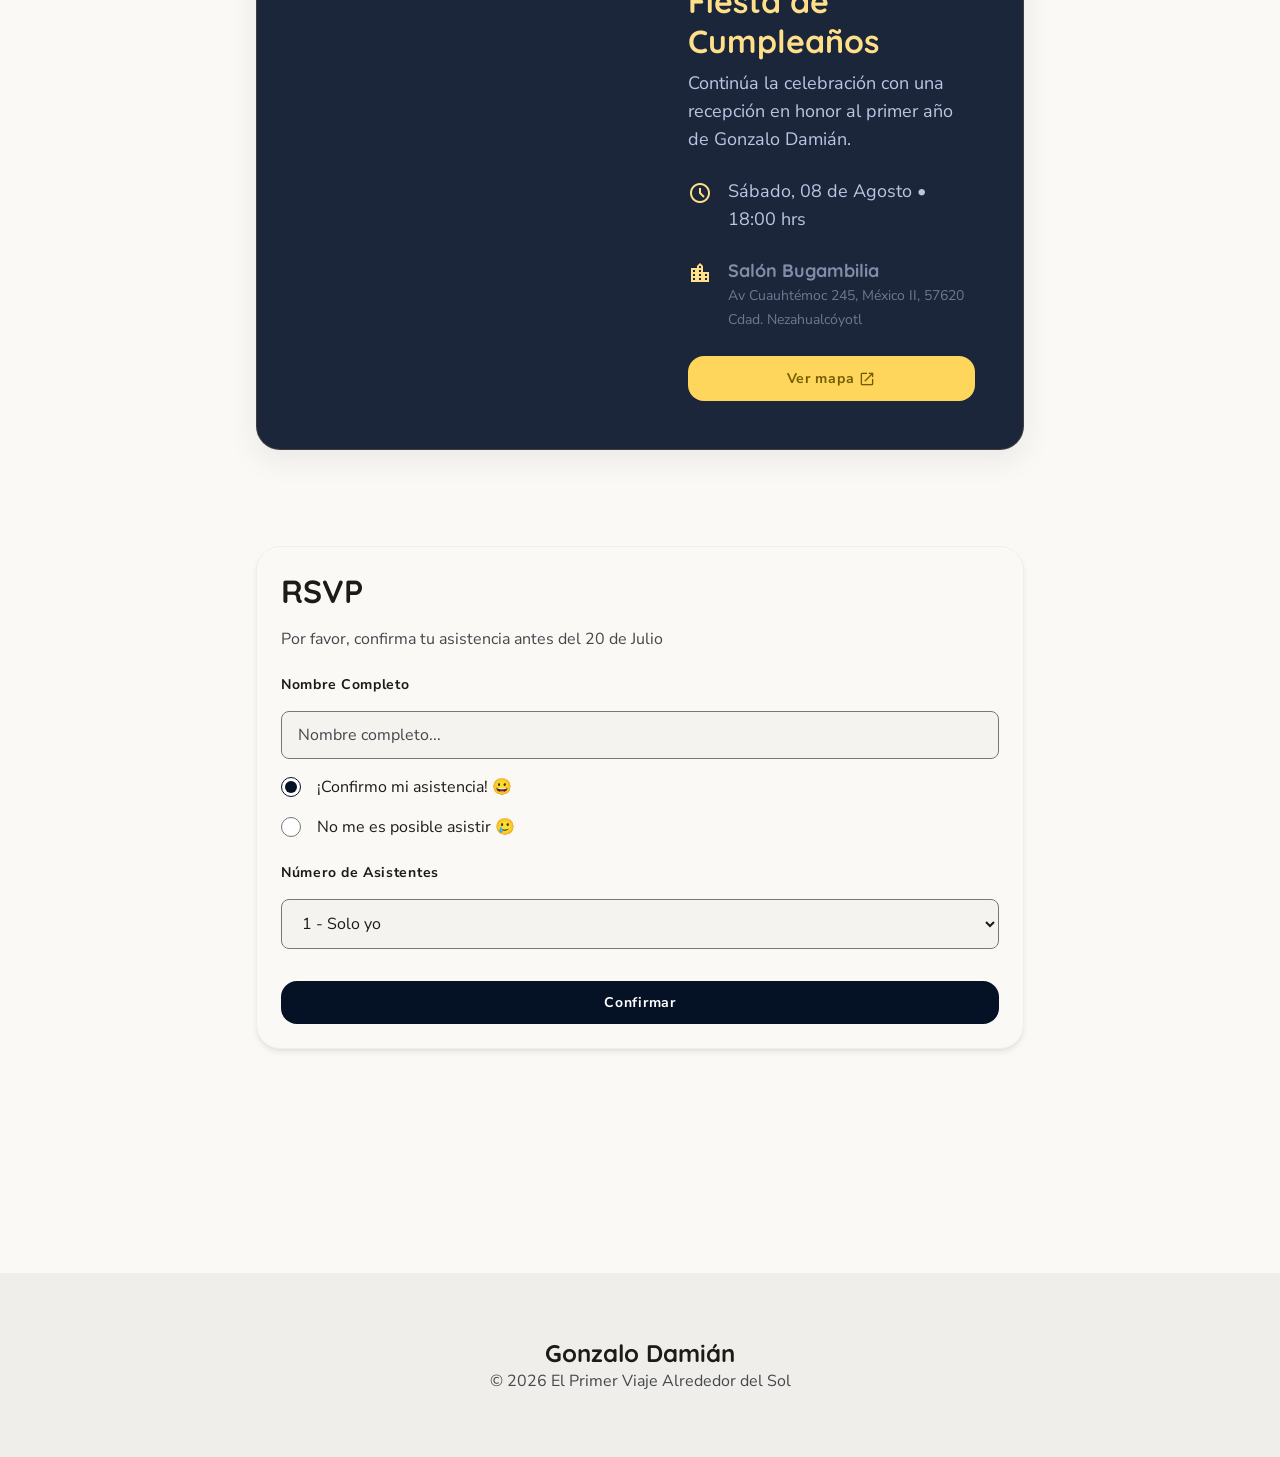
==== commit 7c1c0b81: "Update RSVP submit button text from 'Confirmar Asistencia' to 'Confirmar'" ====
--- a/index.html
+++ b/index.html
@@ -195,7 +195,7 @@
                     </select>
                     <p id="guest-hint" style="display: none; font-size: 13px; color: var(--color-on-surface-variant); margin-top: 8px;"><b>*</b> Si son más de 2 personas <b>contacta directamente al anfitrión</b> para afinar detalles</p>
                 </div>
-                <button class="btn-submit" id="rsvp-submit" type="submit">Confirmar Asistencia</button>
+                <button class="btn-submit" id="rsvp-submit" type="submit">Confirmar</button>
             </form>
         </section>
     </main>
@@ -208,7 +208,7 @@
 
     <!-- JavaScript -->
     <script src="js/countdown.js"></script>
-    <script src="js/rsvp.js?v=2"></script>
+    <script src="js/rsvp.js?v=3"></script>
     <script src="js/main.js"></script>
 </body>
 </html>
